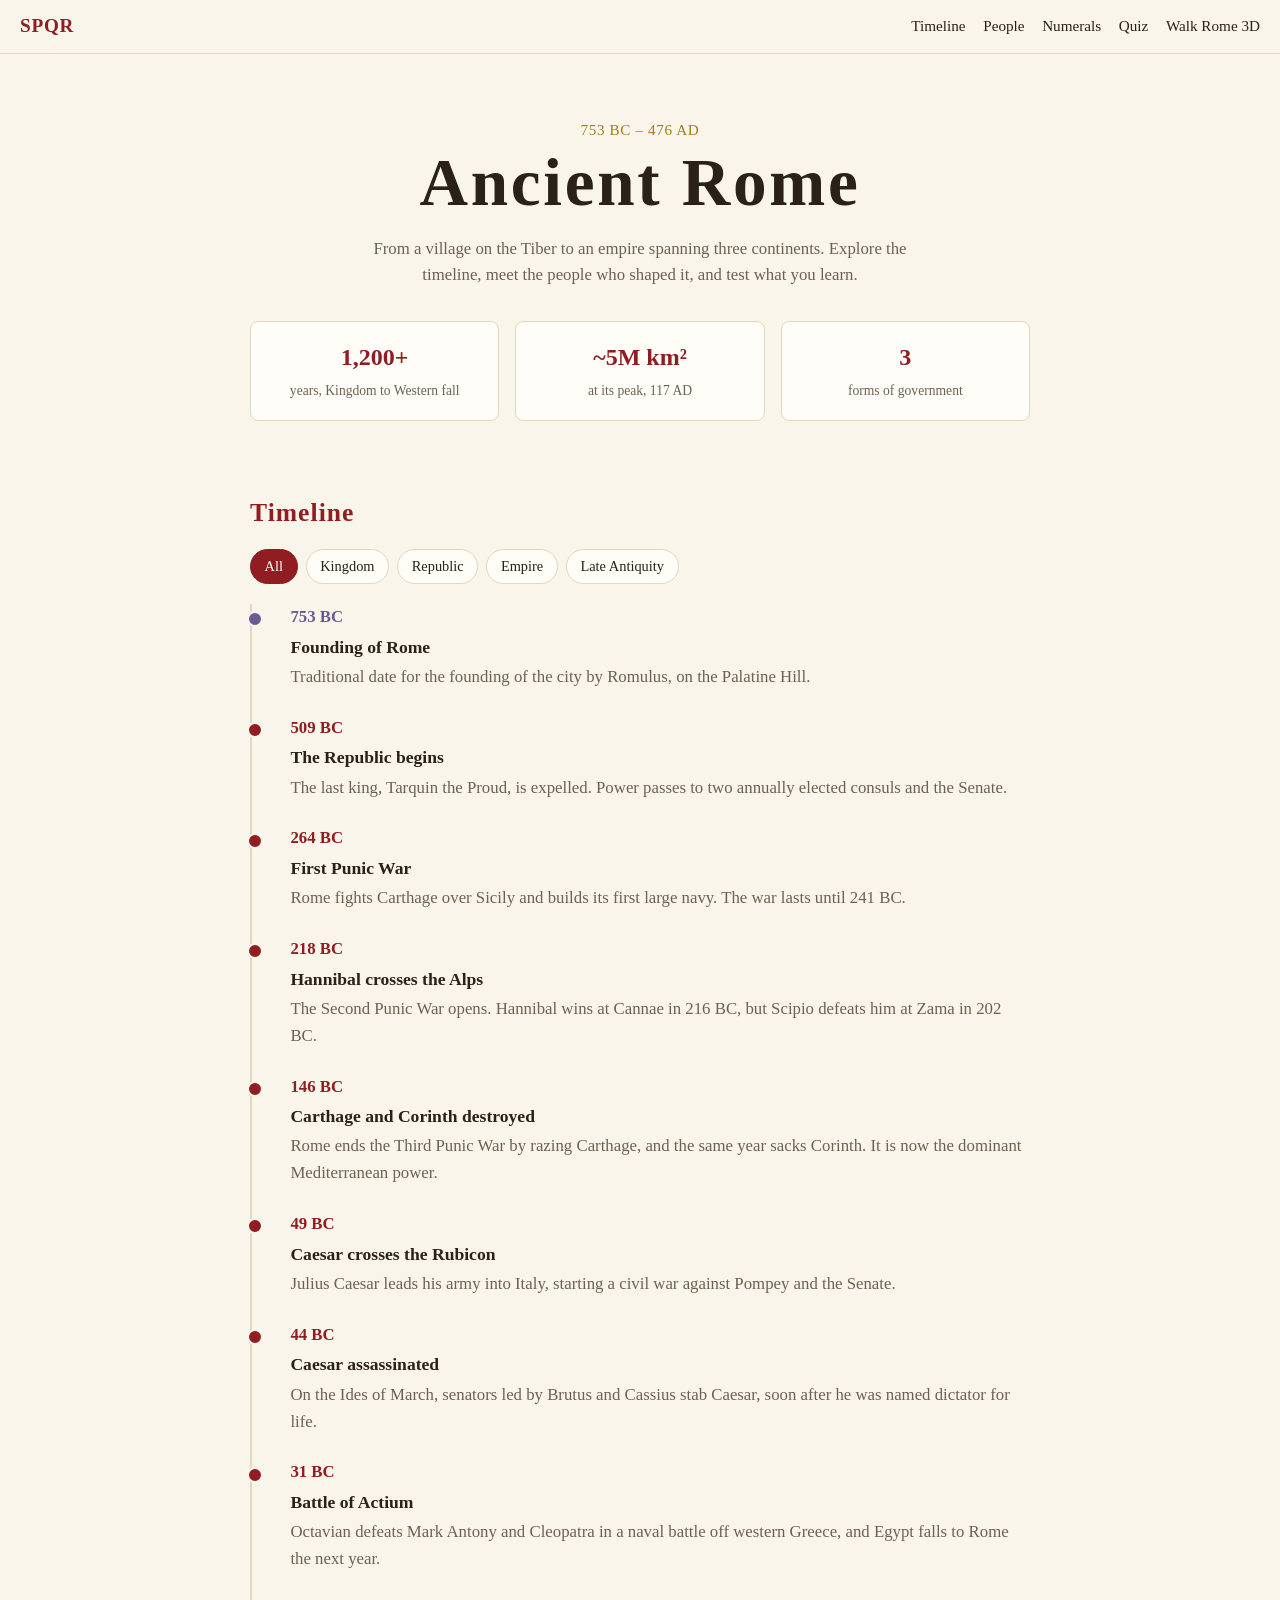
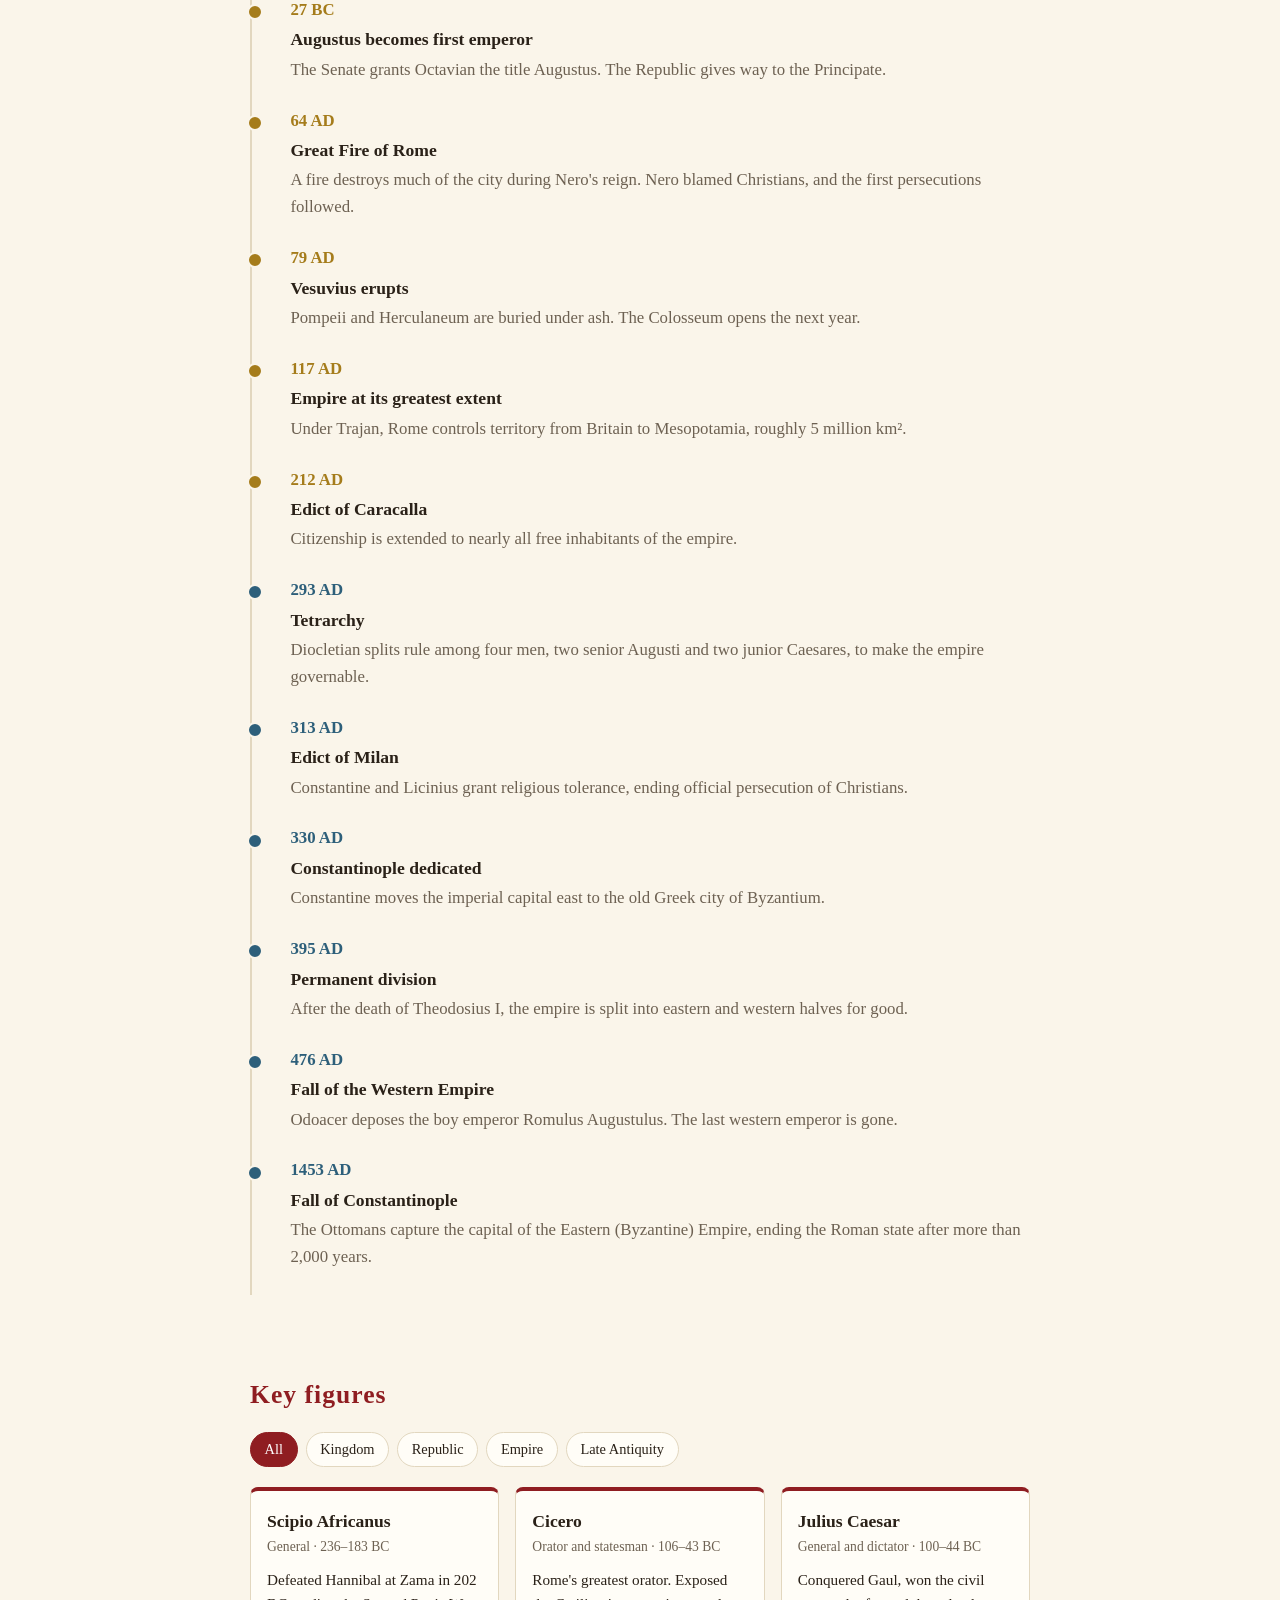
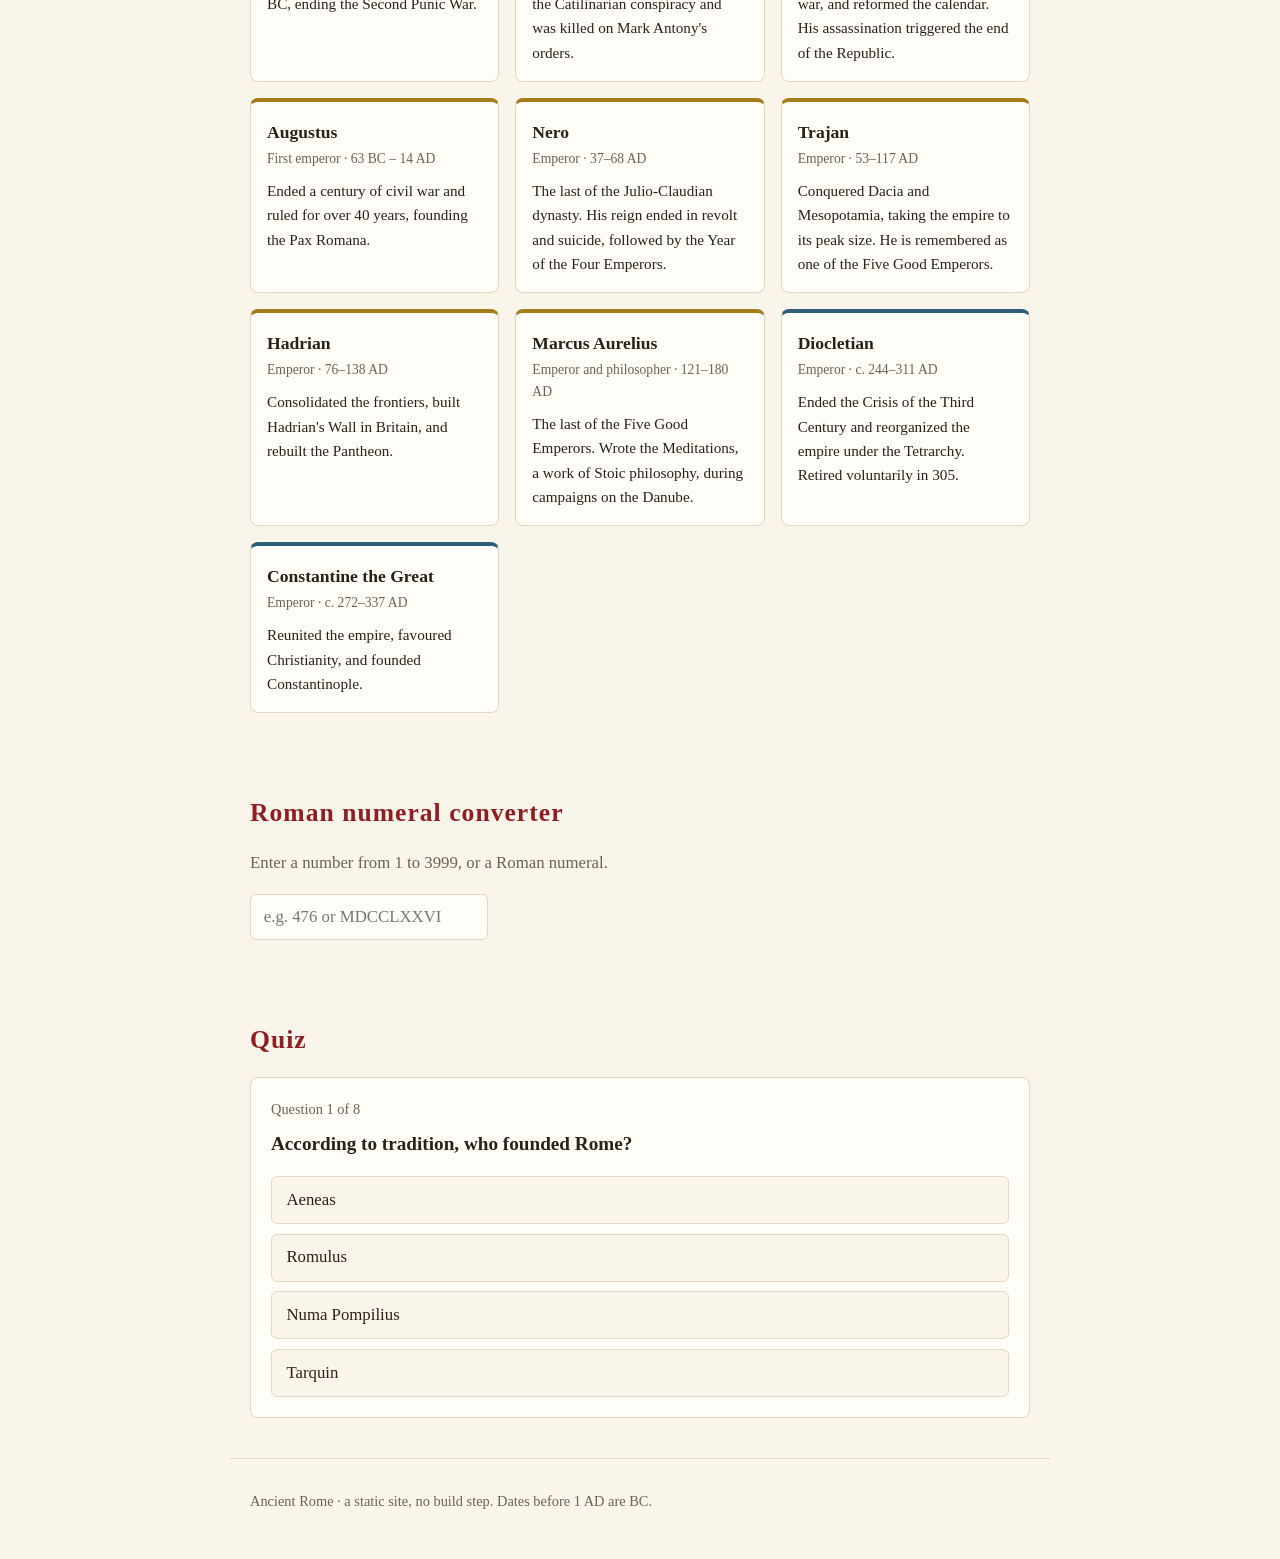
==== guide/index.html @ 6f533618 "Walk Ancient Rome: walkable 3D city, games, days and nights A walkable 3D Ancient Rome (c. 128 AD) b" ====
<!DOCTYPE html>
<html lang="en">
<head>
  <meta charset="utf-8">
  <meta name="viewport" content="width=device-width, initial-scale=1">
  <title>Ancient Rome</title>
  <meta name="description" content="An interactive guide to Ancient Rome: timeline, key figures, a Roman numeral converter and a quiz.">
  <link rel="stylesheet" href="style.css">
</head>
<body>
  <header class="site-header">
    <a class="brand" href="#top">SPQR</a>
    <nav>
      <a href="#timeline">Timeline</a>
      <a href="#people">People</a>
      <a href="#numerals">Numerals</a>
      <a href="#quiz">Quiz</a>
      <a href="../">Walk Rome 3D</a>
    </nav>
  </header>

  <main id="top">
    <section class="hero">
      <p class="eyebrow">753 BC – 476 AD</p>
      <h1>Ancient Rome</h1>
      <p class="lead">From a village on the Tiber to an empire spanning three continents. Explore the timeline, meet the people who shaped it, and test what you learn.</p>
      <div class="stats">
        <div><strong>1,200+</strong><span>years, Kingdom to Western fall</span></div>
        <div><strong>~5M km²</strong><span>at its peak, 117 AD</span></div>
        <div><strong>3</strong><span>forms of government</span></div>
      </div>
    </section>

    <section id="timeline">
      <h2>Timeline</h2>
      <div class="filters" data-target="timeline" role="group" aria-label="Filter timeline by era"></div>
      <ol class="timeline" id="timeline-list"></ol>
    </section>

    <section id="people">
      <h2>Key figures</h2>
      <div class="filters" data-target="people" role="group" aria-label="Filter people by era"></div>
      <div class="cards" id="people-list"></div>
    </section>

    <section id="numerals">
      <h2>Roman numeral converter</h2>
      <p class="hint">Enter a number from 1 to 3999, or a Roman numeral.</p>
      <form id="numeral-form" autocomplete="off">
        <label for="numeral-input" class="sr-only">Number or Roman numeral</label>
        <input id="numeral-input" type="text" inputmode="text" placeholder="e.g. 476 or MDCCLXXVI">
        <output id="numeral-output" for="numeral-input" aria-live="polite"></output>
      </form>
    </section>

    <section id="quiz">
      <h2>Quiz</h2>
      <div id="quiz-box" class="quiz"></div>
    </section>
  </main>

  <footer>
    <p>Ancient Rome · a static site, no build step. Dates before 1 AD are BC.</p>
  </footer>

  <script src="data.js"></script>
  <script src="script.js"></script>
</body>
</html>
---- guide/style.css ----
:root {
  --bg: #faf5ea;
  --surface: #fffdf7;
  --ink: #2a2118;
  --muted: #6d6152;
  --line: #e2d7bf;
  --red: #8f1d21;
  --gold: #a57c1b;
  --ok: #2f6b3a;
  --bad: #a3251d;
  --era-kingdom: #6b5b95;
  --era-republic: #8f1d21;
  --era-empire: #a57c1b;
  --era-late: #2d5f7a;
}

@media (prefers-color-scheme: dark) {
  :root {
    --bg: #17120d;
    --surface: #211a13;
    --ink: #f0e6d2;
    --muted: #b1a48d;
    --line: #3a2f22;
    --red: #e0777a;
    --gold: #e0b44c;
    --ok: #7fcf8c;
    --bad: #f0857c;
    --era-kingdom: #a897d6;
    --era-republic: #e0777a;
    --era-empire: #e0b44c;
    --era-late: #7bb8d6;
  }
}

* { box-sizing: border-box; }

html { scroll-behavior: smooth; scroll-padding-top: 4rem; }

body {
  margin: 0;
  background: var(--bg);
  color: var(--ink);
  font: 1.05rem/1.6 Georgia, "Times New Roman", serif;
}

h1, h2, .brand, .eyebrow { font-family: "Trajan Pro", "Cinzel", Georgia, serif; letter-spacing: 0.04em; }

a { color: var(--red); }

.sr-only { position: absolute; width: 1px; height: 1px; overflow: hidden; clip: rect(0 0 0 0); }

.site-header {
  position: sticky; top: 0; z-index: 10;
  display: flex; justify-content: space-between; align-items: center;
  padding: 0.7rem 1.25rem;
  background: var(--bg); border-bottom: 1px solid var(--line);
}
.brand { font-weight: 700; color: var(--red); text-decoration: none; font-size: 1.2rem; }
.site-header nav { display: flex; gap: 1.1rem; }
.site-header nav a { color: var(--ink); text-decoration: none; font-size: 0.95rem; }
.site-header nav a:hover { color: var(--red); }

main, footer { max-width: 820px; margin: 0 auto; padding: 0 1.25rem; }

section { padding: 2.5rem 0; }
h2 { font-size: 1.6rem; margin: 0 0 1rem; color: var(--red); }

.hero { padding: 4rem 0 2rem; text-align: center; }
.eyebrow { color: var(--gold); margin: 0; font-size: 0.95rem; }
.hero h1 { font-size: clamp(2.6rem, 8vw, 4.2rem); margin: 0.2rem 0 1rem; line-height: 1.1; }
.lead { max-width: 34rem; margin: 0 auto 2rem; color: var(--muted); }
.stats { display: grid; grid-template-columns: repeat(auto-fit, minmax(150px, 1fr)); gap: 1rem; }
.stats div { background: var(--surface); border: 1px solid var(--line); border-radius: 8px; padding: 1rem 0.75rem; }
.stats strong { display: block; font-size: 1.5rem; color: var(--red); }
.stats span { font-size: 0.85rem; color: var(--muted); }

.filters { display: flex; flex-wrap: wrap; gap: 0.5rem; margin-bottom: 1.25rem; }
.filters button {
  font: inherit; font-size: 0.9rem; cursor: pointer;
  padding: 0.3rem 0.85rem; border-radius: 999px;
  border: 1px solid var(--line); background: var(--surface); color: var(--ink);
}
.filters button[aria-pressed="true"] { background: var(--red); border-color: var(--red); color: #fff; }
@media (prefers-color-scheme: dark) { .filters button[aria-pressed="true"] { color: #17120d; } }

.timeline { list-style: none; margin: 0; padding: 0 0 0 1.4rem; border-left: 2px solid var(--line); }
.timeline li { position: relative; padding: 0 0 1.5rem 1rem; }
.timeline li::before {
  content: ""; position: absolute; left: -1.4rem; top: 0.45rem;
  width: 12px; height: 12px; border-radius: 50%;
  background: var(--dot, var(--red)); transform: translateX(-6px) translateX(1px);
  border: 2px solid var(--bg);
}
.timeline .year { font-family: "Trajan Pro", Georgia, serif; font-weight: 700; color: var(--dot, var(--red)); }
.timeline h3 { margin: 0.1rem 0 0.2rem; font-size: 1.1rem; }
.timeline p { margin: 0; color: var(--muted); }

.cards { display: grid; grid-template-columns: repeat(auto-fill, minmax(230px, 1fr)); gap: 1rem; }
.card {
  background: var(--surface); border: 1px solid var(--line);
  border-top: 4px solid var(--dot, var(--red)); border-radius: 8px; padding: 1rem;
}
.card h3 { margin: 0; font-size: 1.1rem; }
.card .meta { color: var(--muted); font-size: 0.85rem; margin: 0.1rem 0 0.6rem; }
.card p { margin: 0; font-size: 0.95rem; }

.hint { color: var(--muted); margin-top: 0; }
#numeral-form { display: flex; flex-wrap: wrap; gap: 1rem; align-items: center; }
#numeral-input {
  font: inherit; padding: 0.55rem 0.8rem; min-width: 14rem;
  border: 1px solid var(--line); border-radius: 6px; background: var(--surface); color: var(--ink);
}
#numeral-output { font-size: 1.4rem; font-weight: 700; color: var(--red); }
#numeral-output.error { color: var(--bad); font-size: 1rem; font-weight: 400; }

.quiz { background: var(--surface); border: 1px solid var(--line); border-radius: 8px; padding: 1.25rem; }
.quiz .progress { color: var(--muted); font-size: 0.9rem; margin: 0 0 0.5rem; }
.quiz h3 { margin: 0 0 1rem; font-size: 1.2rem; }
.quiz .options { display: grid; gap: 0.6rem; }
.quiz .options button {
  font: inherit; text-align: left; cursor: pointer;
  padding: 0.6rem 0.9rem; border-radius: 6px;
  border: 1px solid var(--line); background: var(--bg); color: var(--ink);
}
.quiz .options button:hover:not(:disabled) { border-color: var(--red); }
.quiz .options button.correct { border-color: var(--ok); background: color-mix(in srgb, var(--ok) 15%, var(--bg)); }
.quiz .options button.wrong { border-color: var(--bad); background: color-mix(in srgb, var(--bad) 15%, var(--bg)); }
.quiz .note { margin: 1rem 0 0; color: var(--muted); }
.quiz .primary {
  font: inherit; margin-top: 1rem; cursor: pointer;
  padding: 0.55rem 1.2rem; border: 0; border-radius: 6px; background: var(--red); color: #fff;
}
@media (prefers-color-scheme: dark) { .quiz .primary { color: #17120d; } }
.quiz .score { font-size: 2rem; font-weight: 700; color: var(--red); margin: 0.25rem 0; }

footer { padding-bottom: 2rem; color: var(--muted); font-size: 0.9rem; border-top: 1px solid var(--line); padding-top: 1rem; }

button:focus-visible, input:focus-visible, a:focus-visible { outline: 2px solid var(--gold); outline-offset: 2px; }

@media (max-width: 560px) {
  .site-header nav { gap: 0.7rem; }
  .site-header nav a { font-size: 0.85rem; }
}
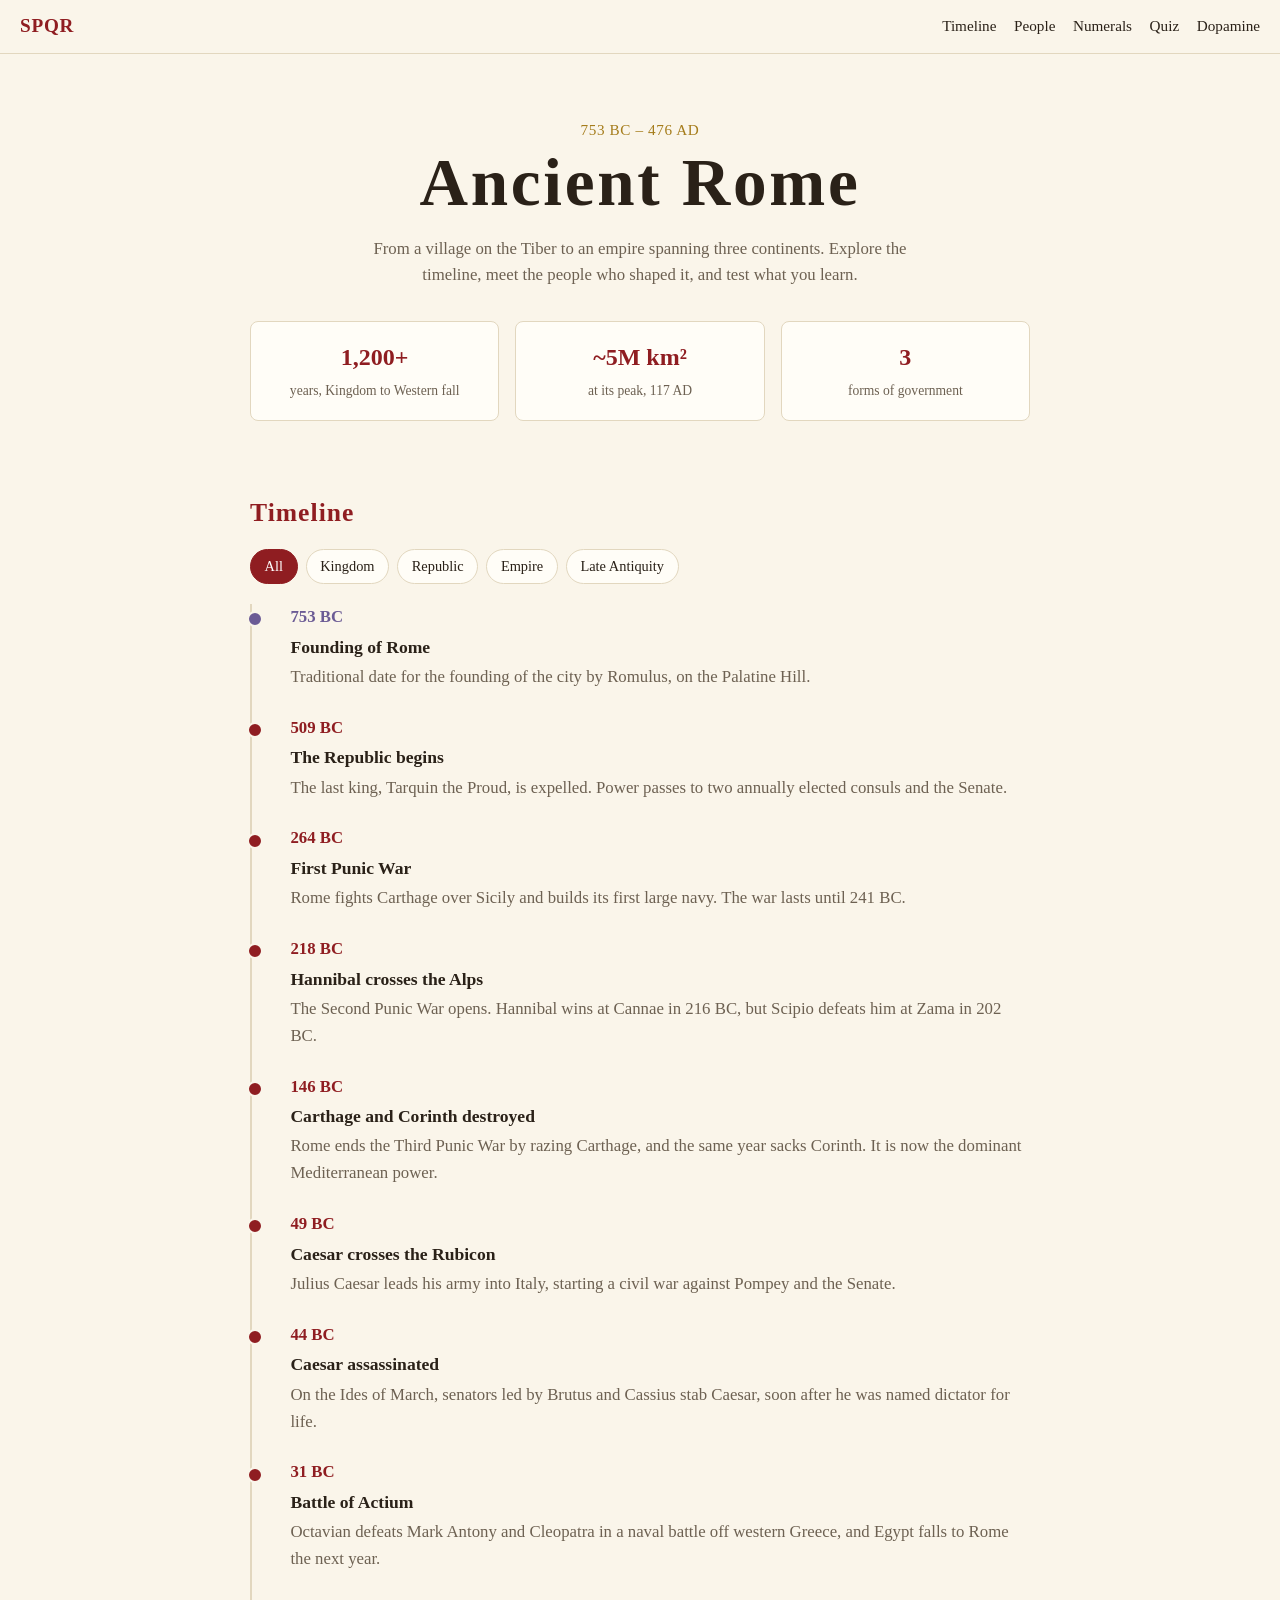
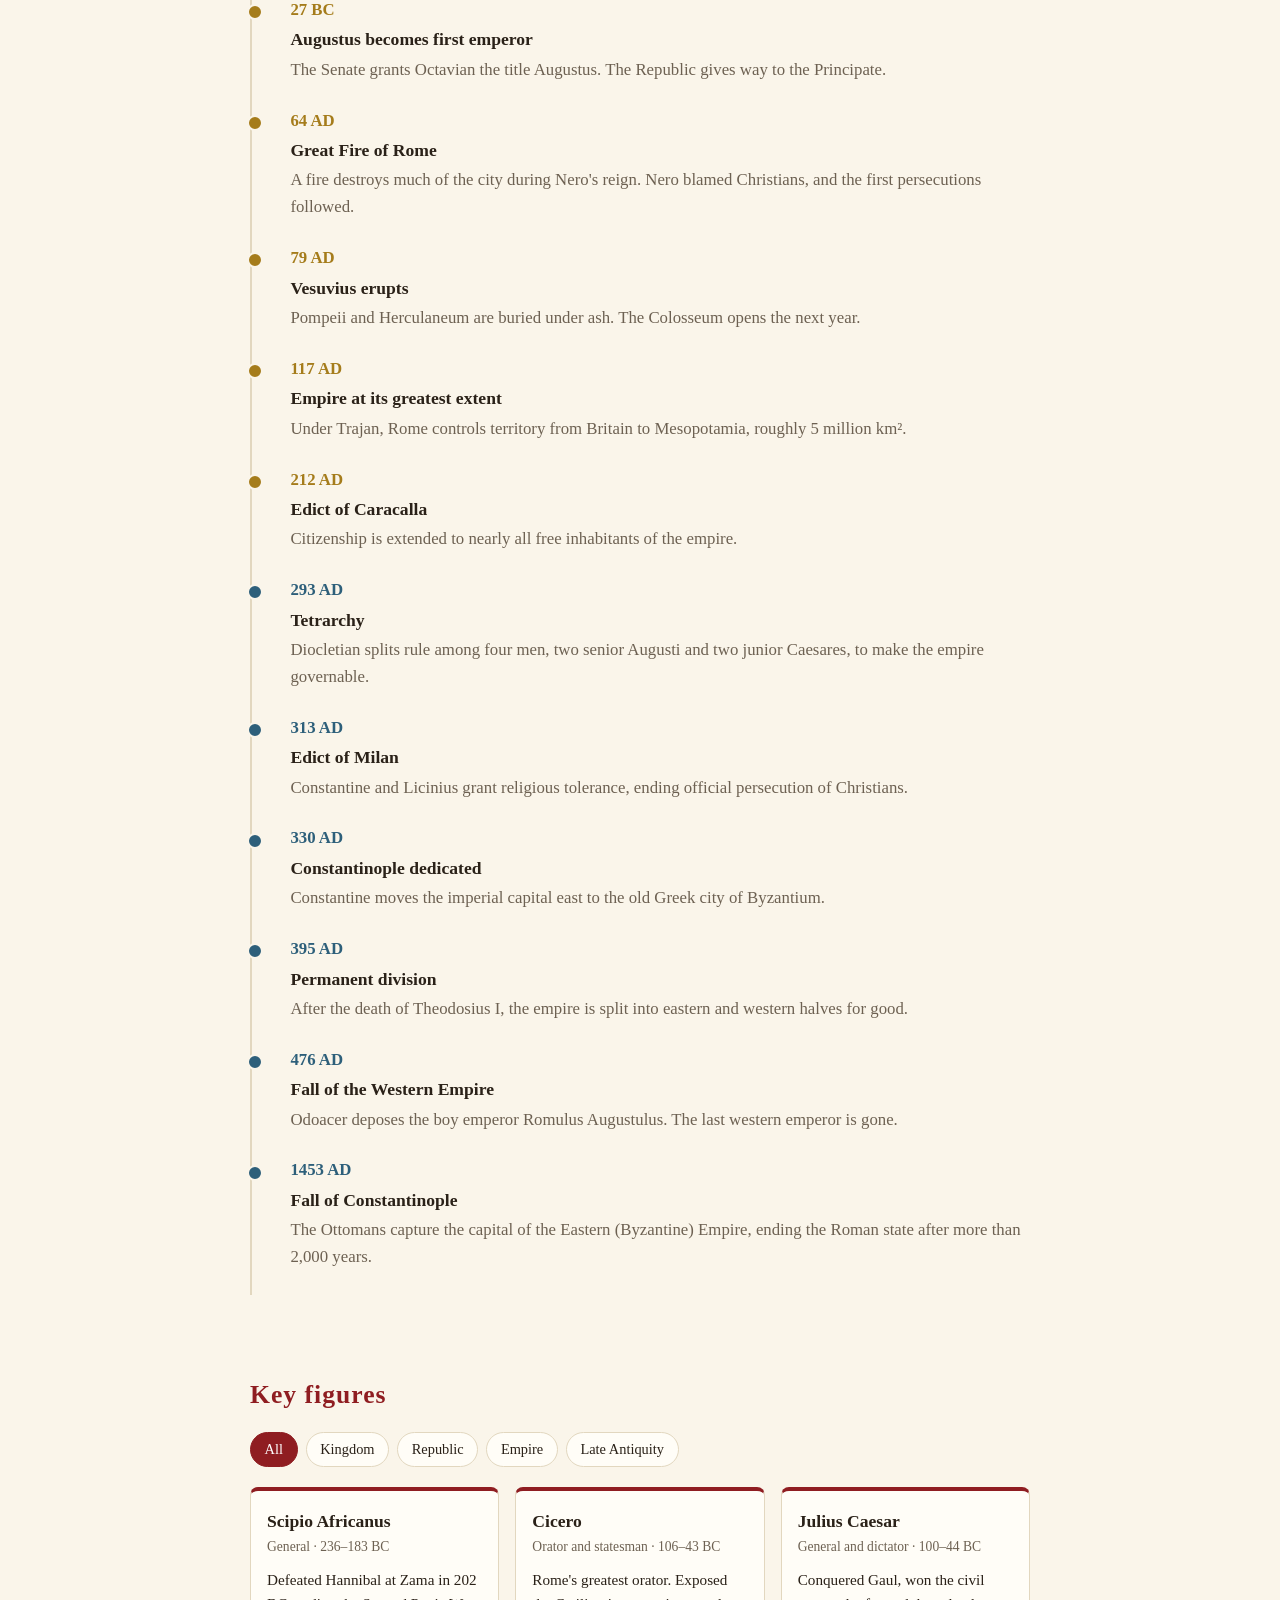
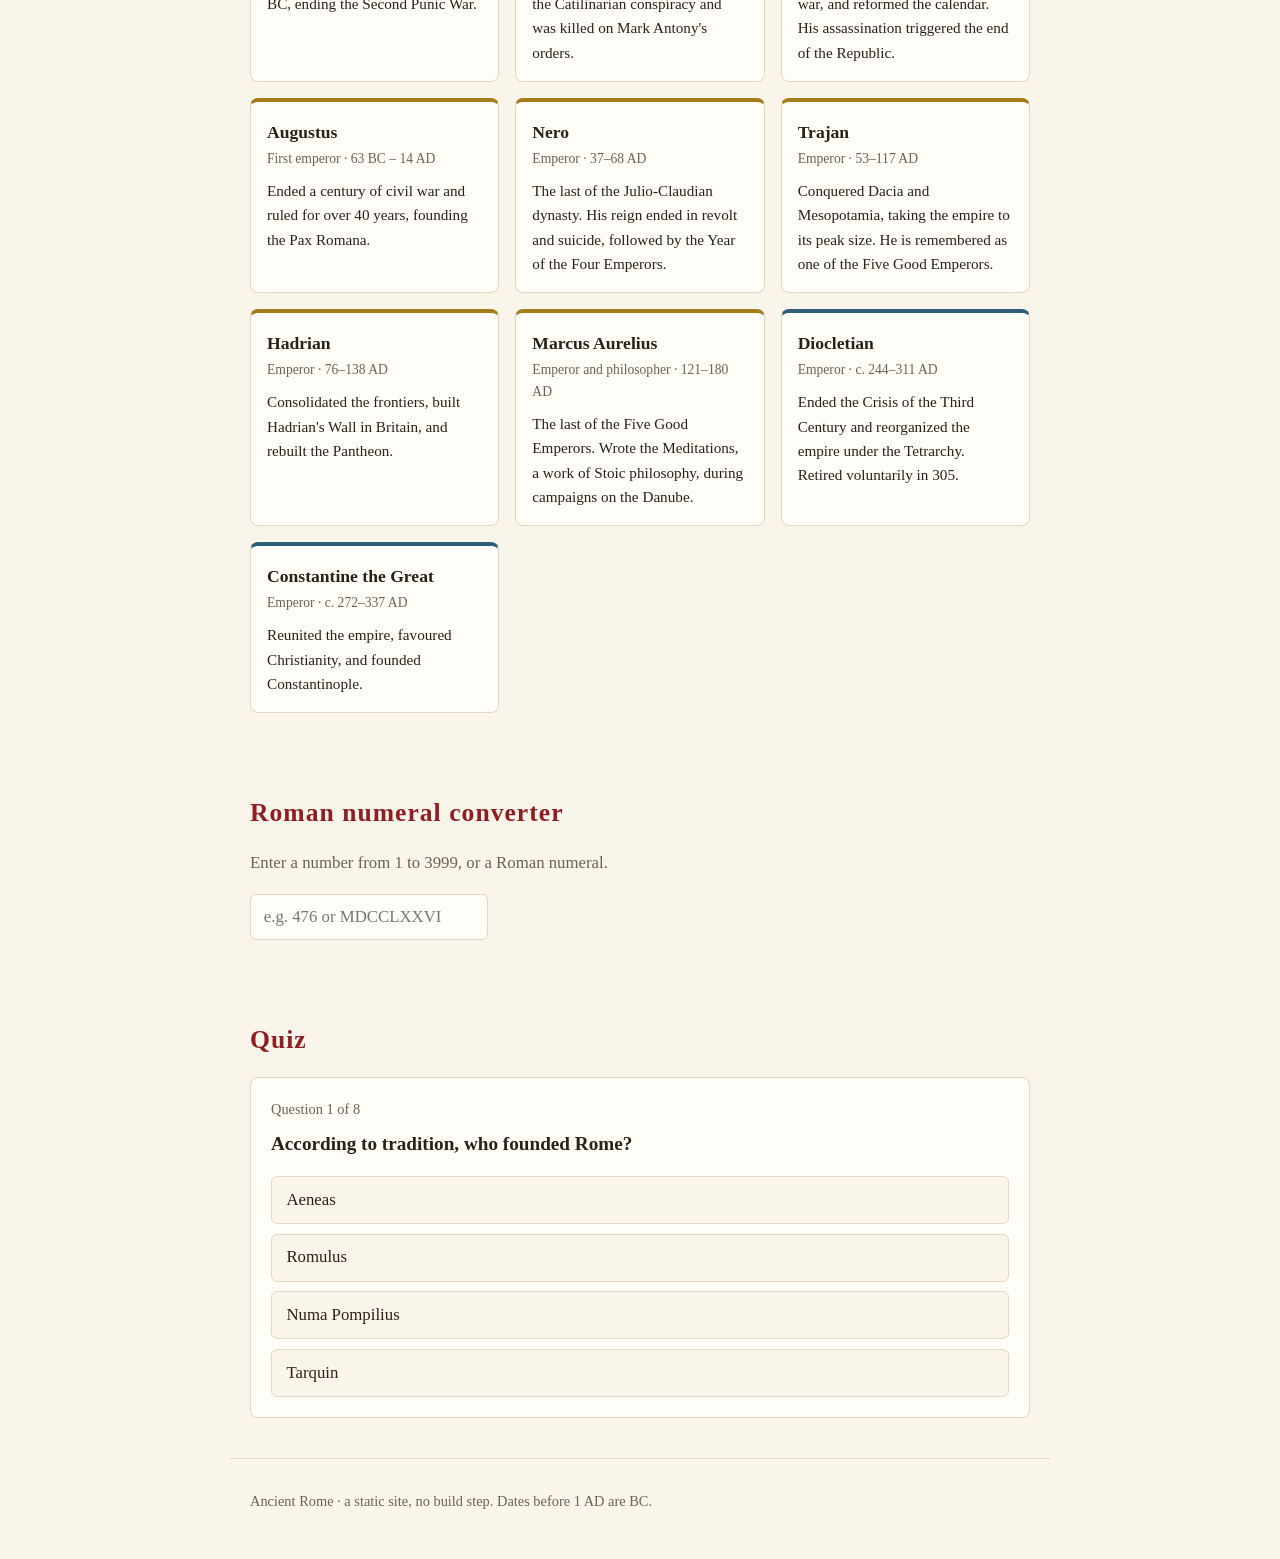
==== commit c7782acb: "Rename the game to Dopamine Co-Authored-By: Claude Sonnet 5.5 <noreply@anthropic.com>" ====
--- a/guide/index.html
+++ b/guide/index.html
@@ -5,6 +5,8 @@
   <meta name="viewport" content="width=device-width, initial-scale=1">
   <title>Ancient Rome</title>
   <meta name="description" content="An interactive guide to Ancient Rome: timeline, key figures, a Roman numeral converter and a quiz.">
+  <meta http-equiv="Content-Security-Policy" content="default-src 'none'; script-src 'self'; style-src 'self'; img-src 'self' data:; connect-src 'self'; object-src 'none'; base-uri 'none'; form-action 'none'">
+  <meta name="referrer" content="no-referrer">
   <link rel="stylesheet" href="style.css">
 </head>
 <body>
@@ -15,7 +17,7 @@
       <a href="#people">People</a>
       <a href="#numerals">Numerals</a>
       <a href="#quiz">Quiz</a>
-      <a href="../">Walk Rome 3D</a>
+      <a href="../">Dopamine</a>
     </nav>
   </header>
 
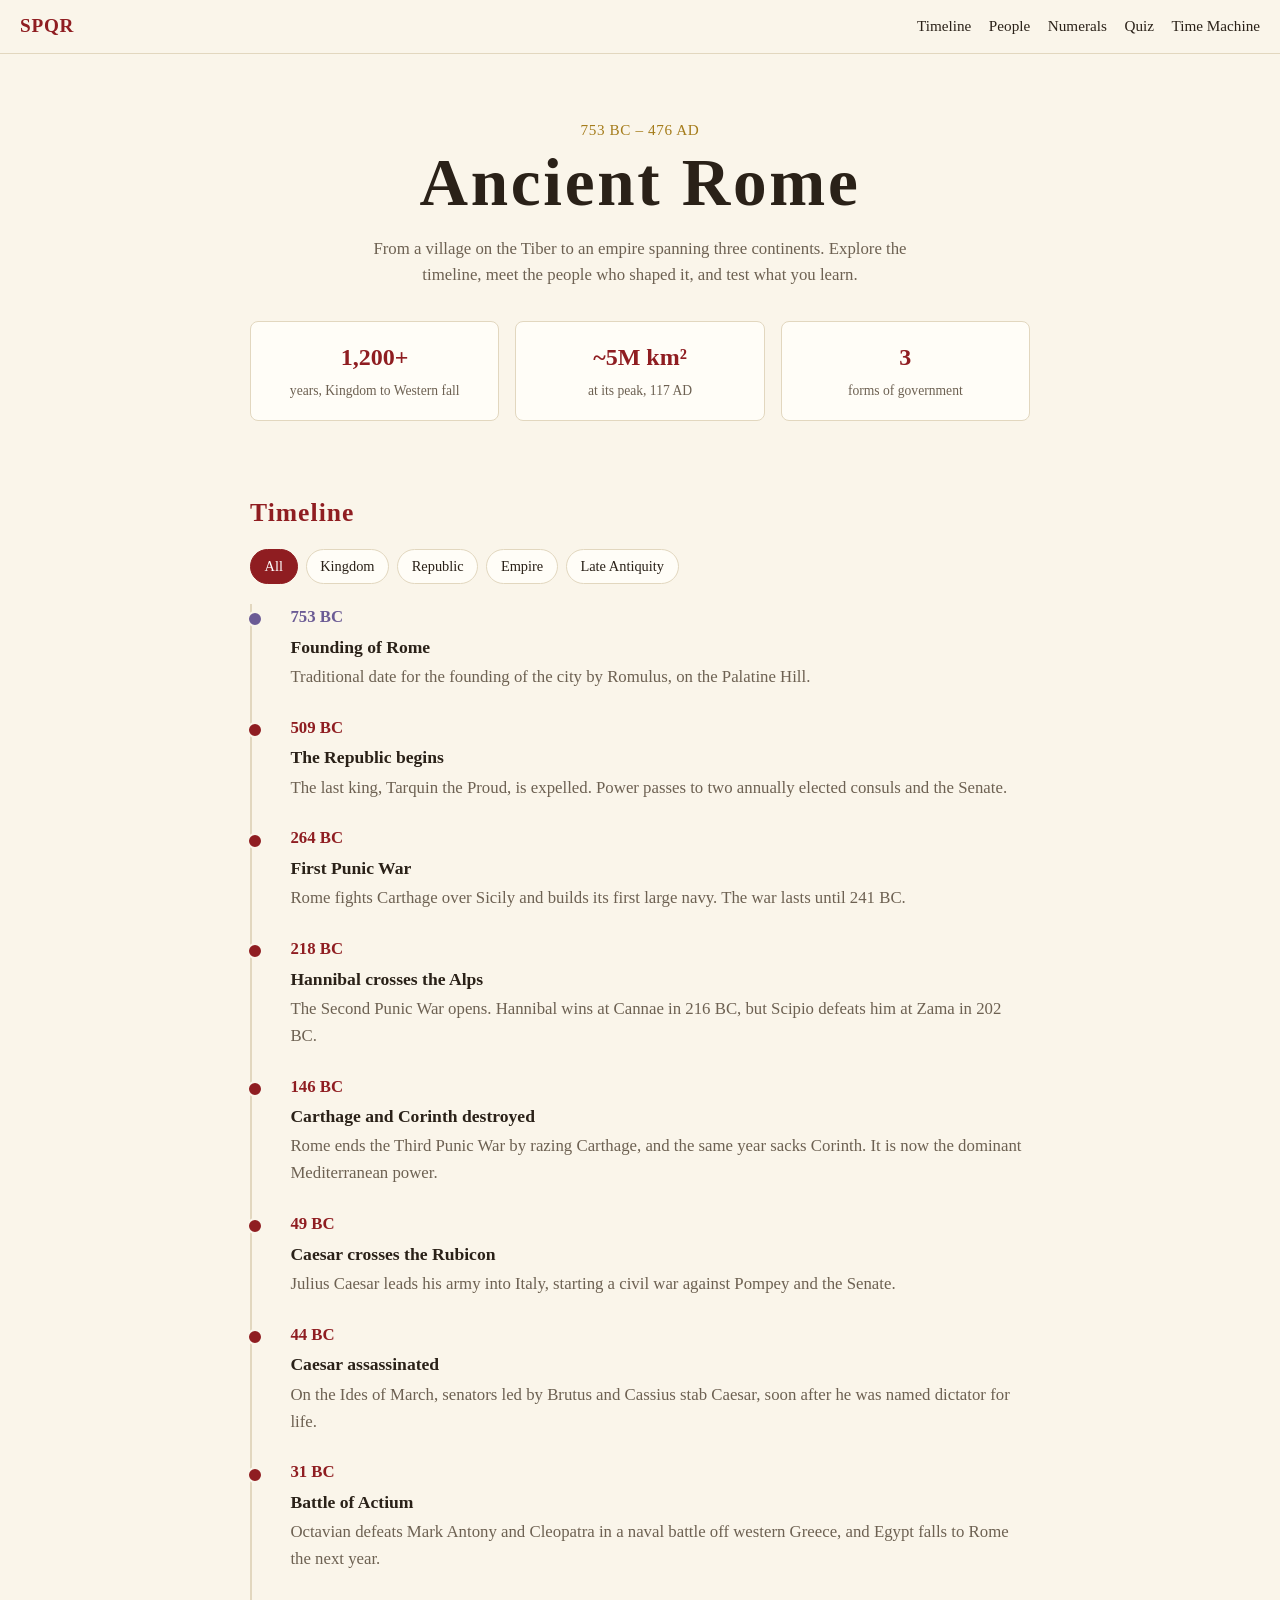
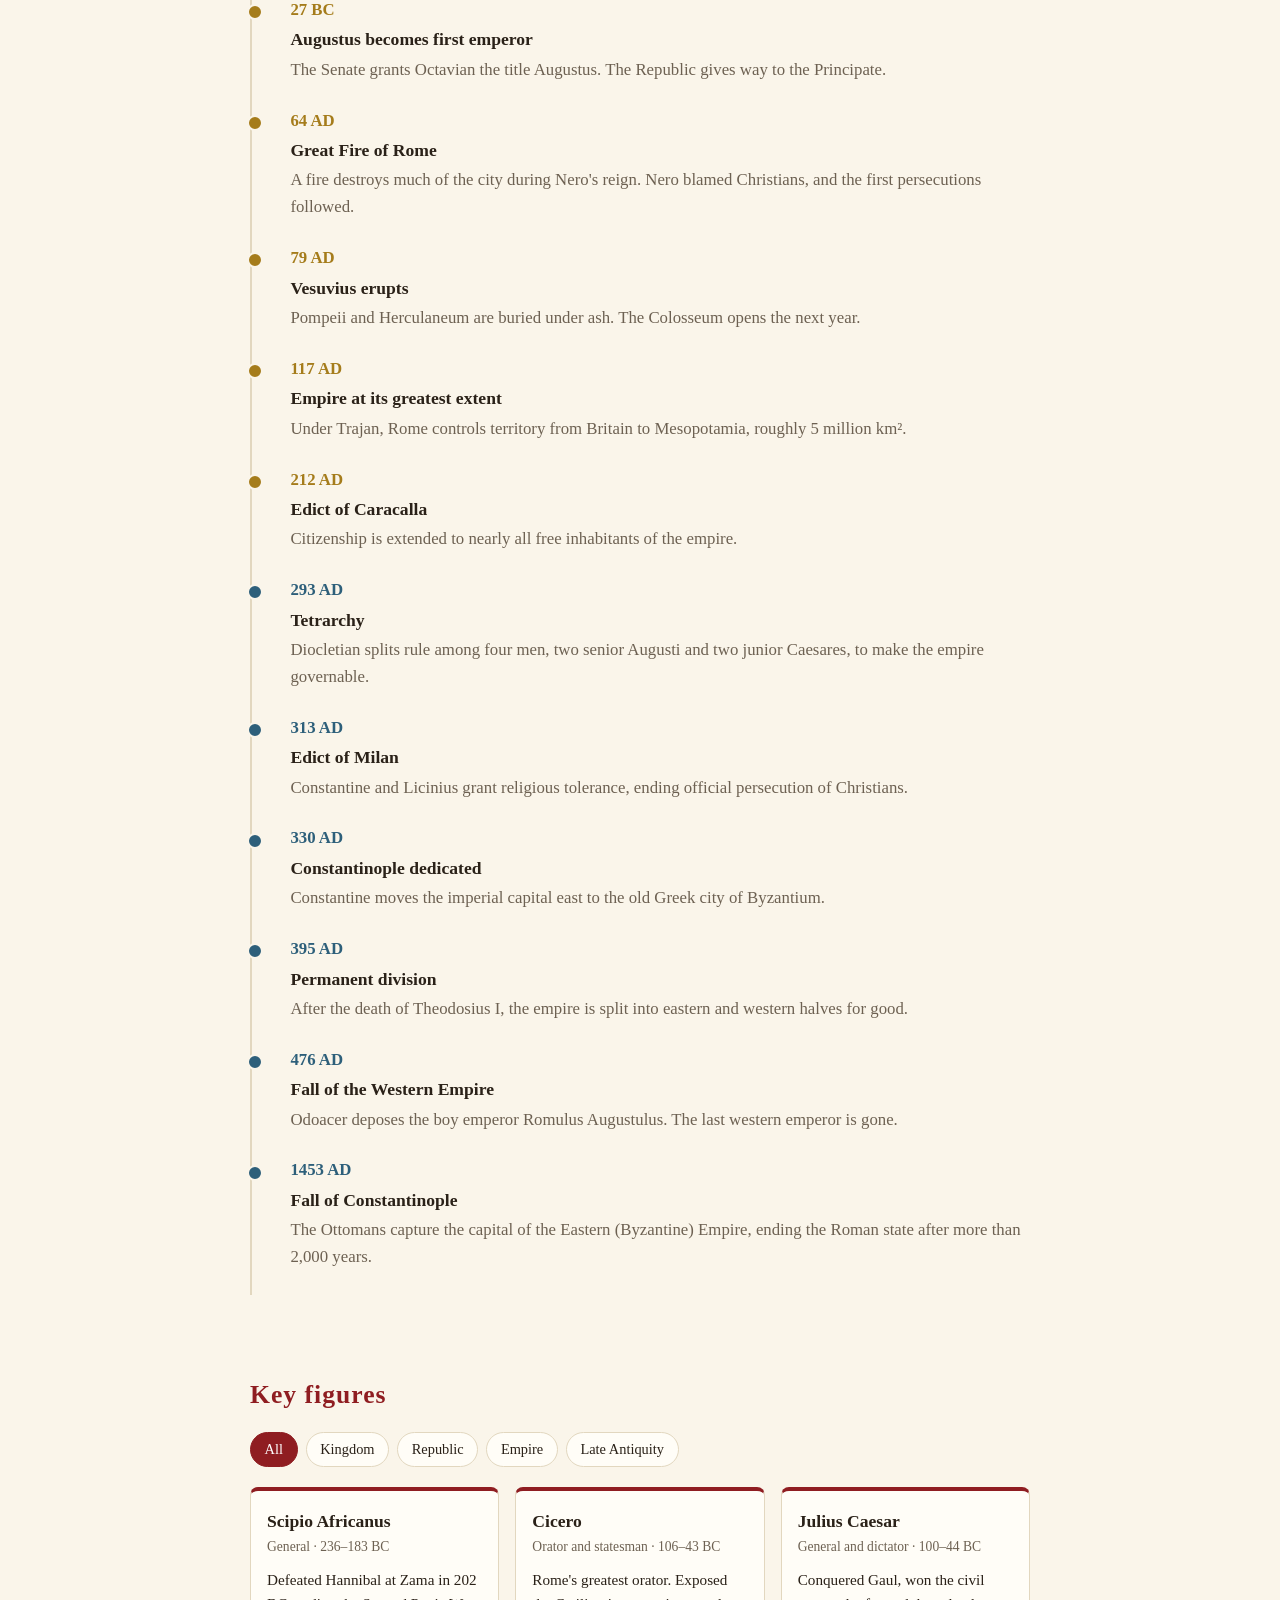
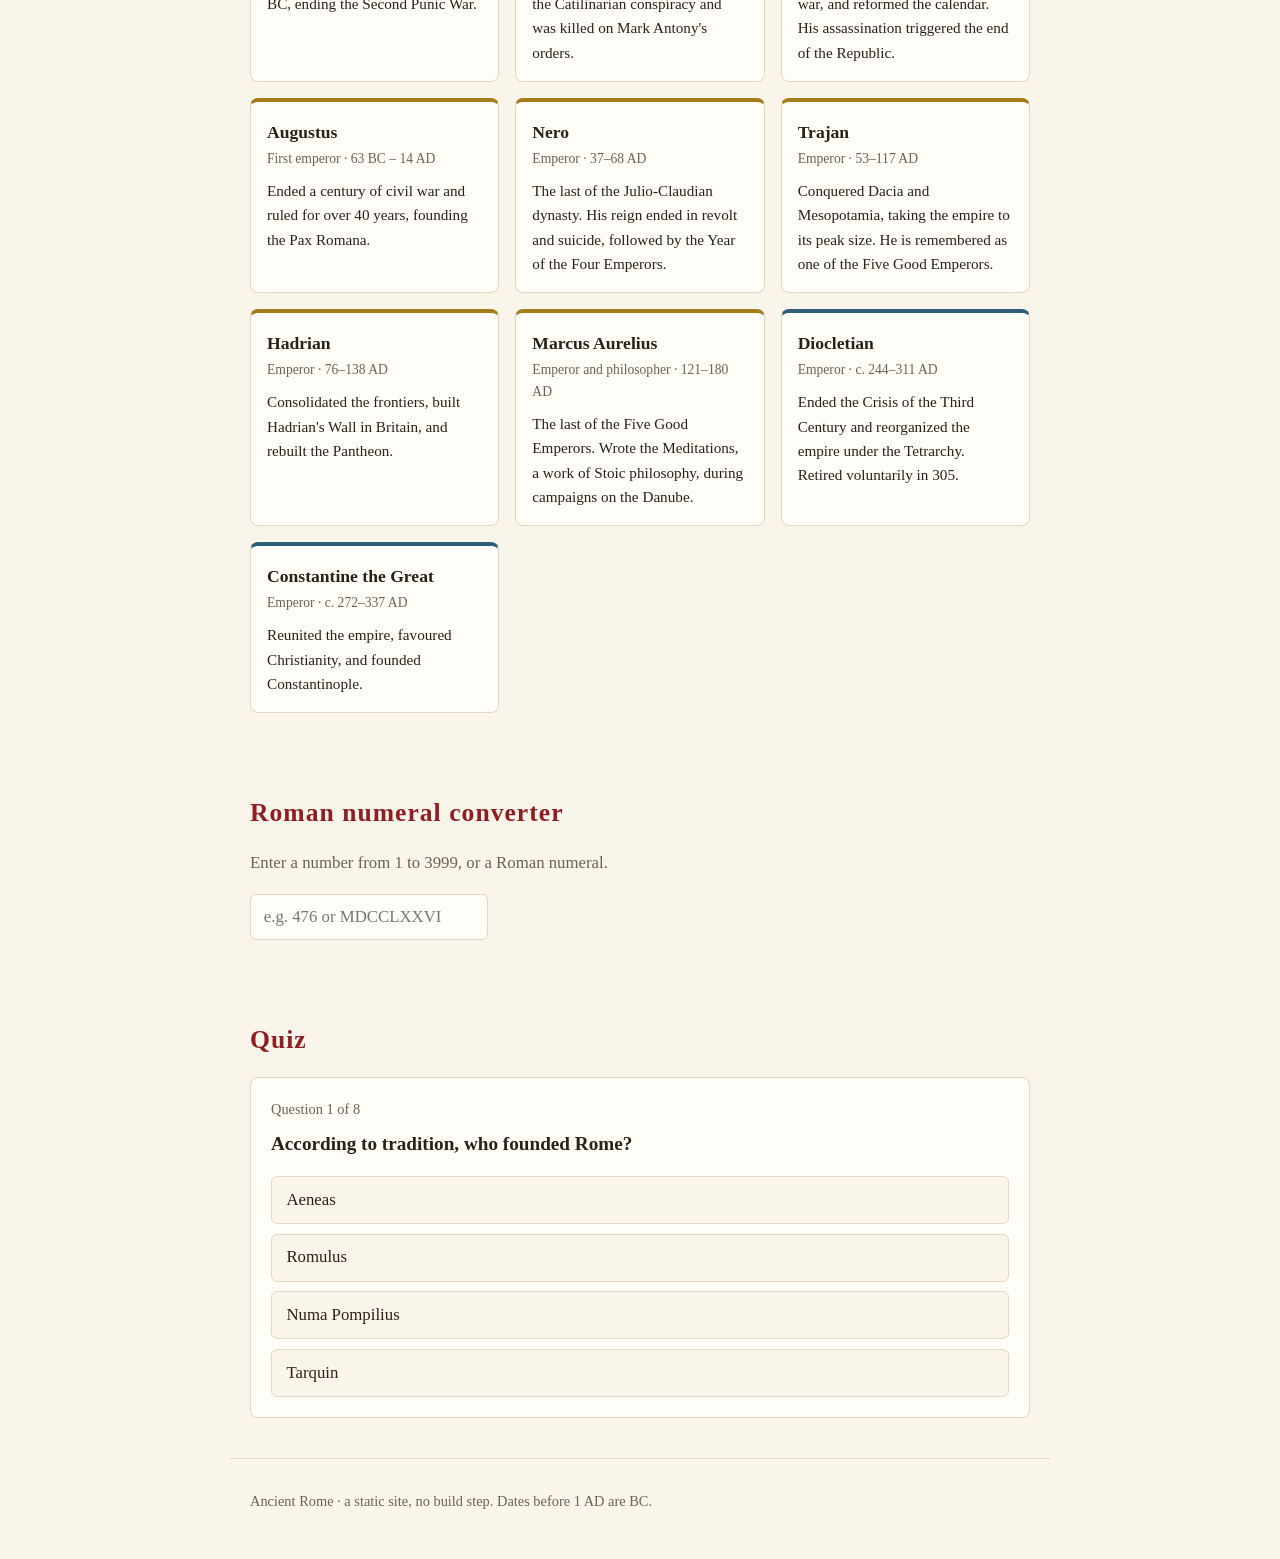
==== commit 00e307b7: "Rename the game to Time Machine Co-Authored-By: Claude Sonnet 5.5 <noreply@anthropic.com>" ====
--- a/guide/index.html
+++ b/guide/index.html
@@ -17,7 +17,7 @@
       <a href="#people">People</a>
       <a href="#numerals">Numerals</a>
       <a href="#quiz">Quiz</a>
-      <a href="../">Dopamine</a>
+      <a href="../">Time Machine</a>
     </nav>
   </header>
 
